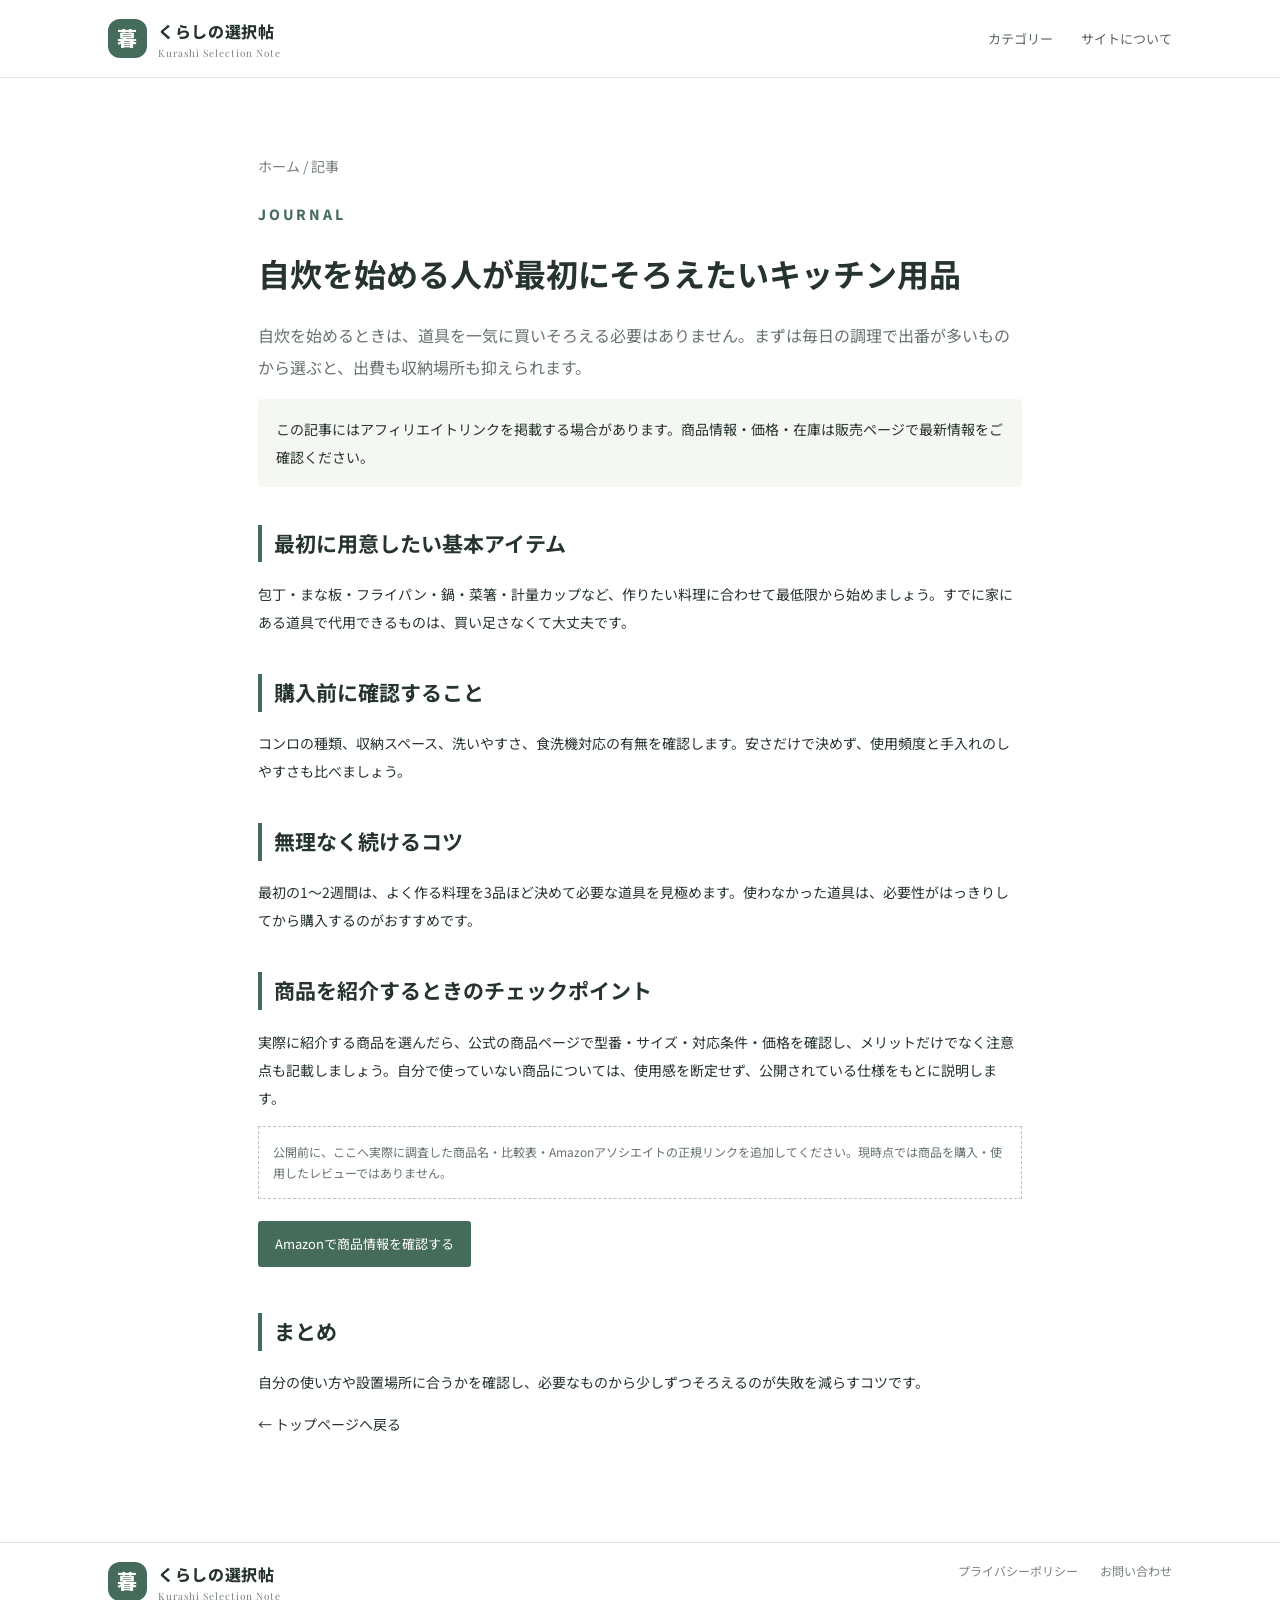
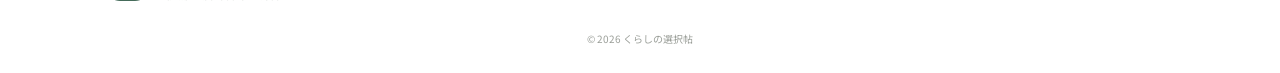
==== articles/kitchen-tools.html @ 72eb62e1 "Add files via upload" ====
<!doctype html><html lang="ja"><head><meta charset="utf-8"><meta name="viewport" content="width=device-width,initial-scale=1"><meta name="description" content="自炊を始めるときは、道具を一気に買いそろえる必要はありません。まずは毎日の調理で出番が多いものから選ぶと、出費も収納場所も抑えられます。"><title>自炊を始める人が最初にそろえたいキッチン用品｜くらしの選択帖</title><link rel="stylesheet" href="../assets/style.css"></head><body><header class="site-header"><div class="header-inner"><a class="brand" href="../index.html"><span class="brand-mark">暮</span><span>くらしの選択帖<small>Kurashi Selection Note</small></span></a><nav><a href="../index.html#categories">カテゴリー</a><a href="../about.html">サイトについて</a></nav></div></header><main class="content"><p class="breadcrumb"><a href="../index.html">ホーム</a> / 記事</p><p class="eyebrow">JOURNAL</p><h1>自炊を始める人が最初にそろえたいキッチン用品</h1><p class="lead">自炊を始めるときは、道具を一気に買いそろえる必要はありません。まずは毎日の調理で出番が多いものから選ぶと、出費も収納場所も抑えられます。</p><p class="notice">この記事にはアフィリエイトリンクを掲載する場合があります。商品情報・価格・在庫は販売ページで最新情報をご確認ください。</p><h2>最初に用意したい基本アイテム</h2><p>包丁・まな板・フライパン・鍋・菜箸・計量カップなど、作りたい料理に合わせて最低限から始めましょう。すでに家にある道具で代用できるものは、買い足さなくて大丈夫です。</p><h2>購入前に確認すること</h2><p>コンロの種類、収納スペース、洗いやすさ、食洗機対応の有無を確認します。安さだけで決めず、使用頻度と手入れのしやすさも比べましょう。</p><h2>無理なく続けるコツ</h2><p>最初の1〜2週間は、よく作る料理を3品ほど決めて必要な道具を見極めます。使わなかった道具は、必要性がはっきりしてから購入するのがおすすめです。</p><h2>商品を紹介するときのチェックポイント</h2><p>実際に紹介する商品を選んだら、公式の商品ページで型番・サイズ・対応条件・価格を確認し、メリットだけでなく注意点も記載しましょう。自分で使っていない商品については、使用感を断定せず、公開されている仕様をもとに説明します。</p><div class="placeholder">公開前に、ここへ実際に調査した商品名・比較表・Amazonアソシエイトの正規リンクを追加してください。現時点では商品を購入・使用したレビューではありません。</div><p><a class="product-link" href="https://www.amazon.co.jp/" rel="nofollow sponsored">Amazonで商品情報を確認する</a></p><h2>まとめ</h2><p>自分の使い方や設置場所に合うかを確認し、必要なものから少しずつそろえるのが失敗を減らすコツです。</p><p><a href="../index.html">← トップページへ戻る</a></p></main><footer class="site-footer"><div class="footer-inner"><a class="brand" href="../index.html"><span class="brand-mark">暮</span><span>くらしの選択帖<small>Kurashi Selection Note</small></span></a><div class="footer-links"><a href="../privacy.html">プライバシーポリシー</a><a href="../contact.html">お問い合わせ</a></div></div><p class="copyright">© 2026 くらしの選択帖</p></footer></body></html>
---- assets/style.css ----
@import url('https://fonts.googleapis.com/css2?family=Noto+Sans+JP:wght@400;500;600;700;800&family=Playfair+Display:wght@500;600&display=swap');
:root{--ink:#26332f;--muted:#78817b;--paper:#f7f5f0;--green:#456b5a;--line:#e5e2d9;--cream:#eee9dc}
*{box-sizing:border-box}html{scroll-behavior:smooth}body{margin:0;background:#fff;color:var(--ink);font-family:"Noto Sans JP",sans-serif;line-height:1.8}a{color:inherit;text-decoration:none}.site-header{background:rgba(255,255,255,.96);border-bottom:1px solid var(--line)}.header-inner,.footer-inner{max-width:1120px;margin:auto;padding:17px 28px;display:flex;align-items:center;justify-content:space-between;gap:24px}.brand{display:flex;align-items:center;gap:11px;font-weight:800;letter-spacing:.04em}.brand-mark{display:grid;place-items:center;width:39px;height:39px;background:var(--green);color:white;border-radius:12px;font-size:20px}.brand small{display:block;font:10px "Playfair Display",serif;color:var(--muted);letter-spacing:.1em}.header-inner nav{display:flex;gap:28px;font-size:13px;color:#59645e}.header-inner nav a:hover,.footer-links a:hover{color:var(--green)}.hero{background:var(--paper);min-height:430px;padding:65px max(7vw,28px);display:grid;grid-template-columns:1.1fr .9fr;align-items:center;gap:35px}.hero-copy{max-width:570px;margin-left:auto;width:100%}.eyebrow{font-size:10px;letter-spacing:.2em;color:var(--green);font-weight:800;margin:0 0 12px}.hero h1{font-size:clamp(34px,5vw,55px);line-height:1.45;letter-spacing:.04em;margin:0 0 17px}.hero h1 em{font-style:normal;color:var(--green)}.hero-lead{color:#68736d;max-width:470px;font-size:14px}.primary-link{display:inline-flex;gap:25px;align-items:center;margin-top:18px;background:var(--green);color:white;padding:12px 22px;border-radius:3px;font-size:13px}.primary-link:hover{background:#345444}.hero-art{height:280px;max-width:430px;width:100%;margin-right:auto;position:relative;background:#e8e4d8;border-radius:48% 48% 8px 8px;overflow:hidden}.sun{position:absolute;width:160px;height:160px;border-radius:50%;background:#d5b981;right:58px;top:32px}.plant{position:absolute;left:45px;bottom:38px;font-size:110px;color:#65816c;transform:rotate(-18deg)}.book{position:absolute;right:92px;bottom:30px;background:#526f60;color:#fff;padding:22px 18px;font:15px/1.5 "Playfair Display",serif;letter-spacing:.12em;transform:rotate(7deg);box-shadow:10px 10px 0 #c6bda9}.cup{position:absolute;right:30px;bottom:40px;width:58px;height:58px;border-radius:8px 8px 22px 22px;background:#f8f5eb;color:transparent;border:5px solid #c7bda8}.section{max-width:1120px;margin:0 auto;padding:76px 28px}.section-heading{display:flex;align-items:end;justify-content:space-between;margin-bottom:27px}.section-heading h2,.note-band h2{font-size:27px;margin:0;letter-spacing:.04em}.section-heading>p,.muted{font-size:12px;color:var(--muted)}.category-grid{display:grid;grid-template-columns:repeat(4,1fr);gap:14px}.category-card{padding:22px 20px;border:1px solid var(--line);border-radius:5px;transition:.2s}.category-card:hover{transform:translateY(-3px);box-shadow:0 8px 22px #26332f12}.category-card b,.category-card small{display:block}.category-card b{font-size:15px;margin:7px 0 2px}.category-card small{font-size:11px;color:var(--muted)}.cat-icon{font-size:27px;color:var(--green)}.c1{background:#f5f7f2}.c2{background:#faf5eb}.c3{background:#f1f5f6}.c4{background:#f7f2f5}.articles-section{padding-top:30px}.article-grid{display:grid;grid-template-columns:repeat(3,1fr);gap:20px}.article-card{border:1px solid var(--line);border-radius:5px;overflow:hidden}.article-visual{height:160px;display:flex;align-items:center;justify-content:center;position:relative;font:24px "Playfair Display",serif;letter-spacing:.18em;color:#526b5c}.article-visual span{position:absolute;right:18px;bottom:8px;font-size:12px;opacity:.6}.visual-kitchen{background:#eee8da}.visual-life{background:#e7eee7}.visual-tech{background:#e5eaed}.article-body{padding:20px}.tag{font-size:10px;color:var(--green);background:#edf2ed;padding:4px 8px;border-radius:2px}.article-body h3{font-size:16px;line-height:1.6;margin:13px 0 8px}.article-body p{font-size:12px;color:var(--muted);min-height:44px}.read-more{font-size:12px;color:var(--green);font-weight:700}.note-band{background:var(--paper);text-align:center;padding:55px 25px}.note-band p:last-child{max-width:650px;margin:12px auto 0;font-size:12px;color:var(--muted)}.site-footer{border-top:1px solid var(--line)}.footer-inner{align-items:flex-start}.footer-links{display:flex;gap:22px;font-size:12px;color:var(--muted)}.copyright{text-align:center;font-size:10px;color:#9a9e98;padding:10px 0 25px;margin:0}
.content{max-width:820px;margin:0 auto;padding:60px 28px 90px}.content h1{font-size:32px;line-height:1.5}.content h2{font-size:21px;margin-top:38px;border-left:4px solid var(--green);padding-left:12px}.content p,.content li{font-size:14px;line-height:2}.content .lead{font-size:16px;color:#68736d}.breadcrumb{font-size:11px;color:var(--muted);margin-bottom:20px}.notice{background:#f5f7f2;padding:16px 18px;border-radius:4px;font-size:12px}.product-link{display:inline-block;background:var(--green);color:#fff;padding:10px 17px;border-radius:3px;font-size:13px;margin:8px 0}.placeholder{border:1px dashed #b9c4ba;padding:14px;color:#65736a;font-size:12px;margin:14px 0}
@media(max-width:760px){.header-inner{align-items:flex-start;flex-direction:column}.header-inner nav{gap:17px;flex-wrap:wrap}.hero{grid-template-columns:1fr;padding:48px 25px}.hero-copy{margin:0}.hero-art{height:220px;margin:10px auto 0}.category-grid{grid-template-columns:repeat(2,1fr)}.article-grid{grid-template-columns:1fr}.article-visual{height:130px}.section{padding:55px 22px}.section-heading{align-items:flex-start;flex-direction:column;gap:6px}.footer-inner{flex-direction:column}.footer-links{flex-wrap:wrap;gap:14px}.content{padding:40px 22px 70px}}
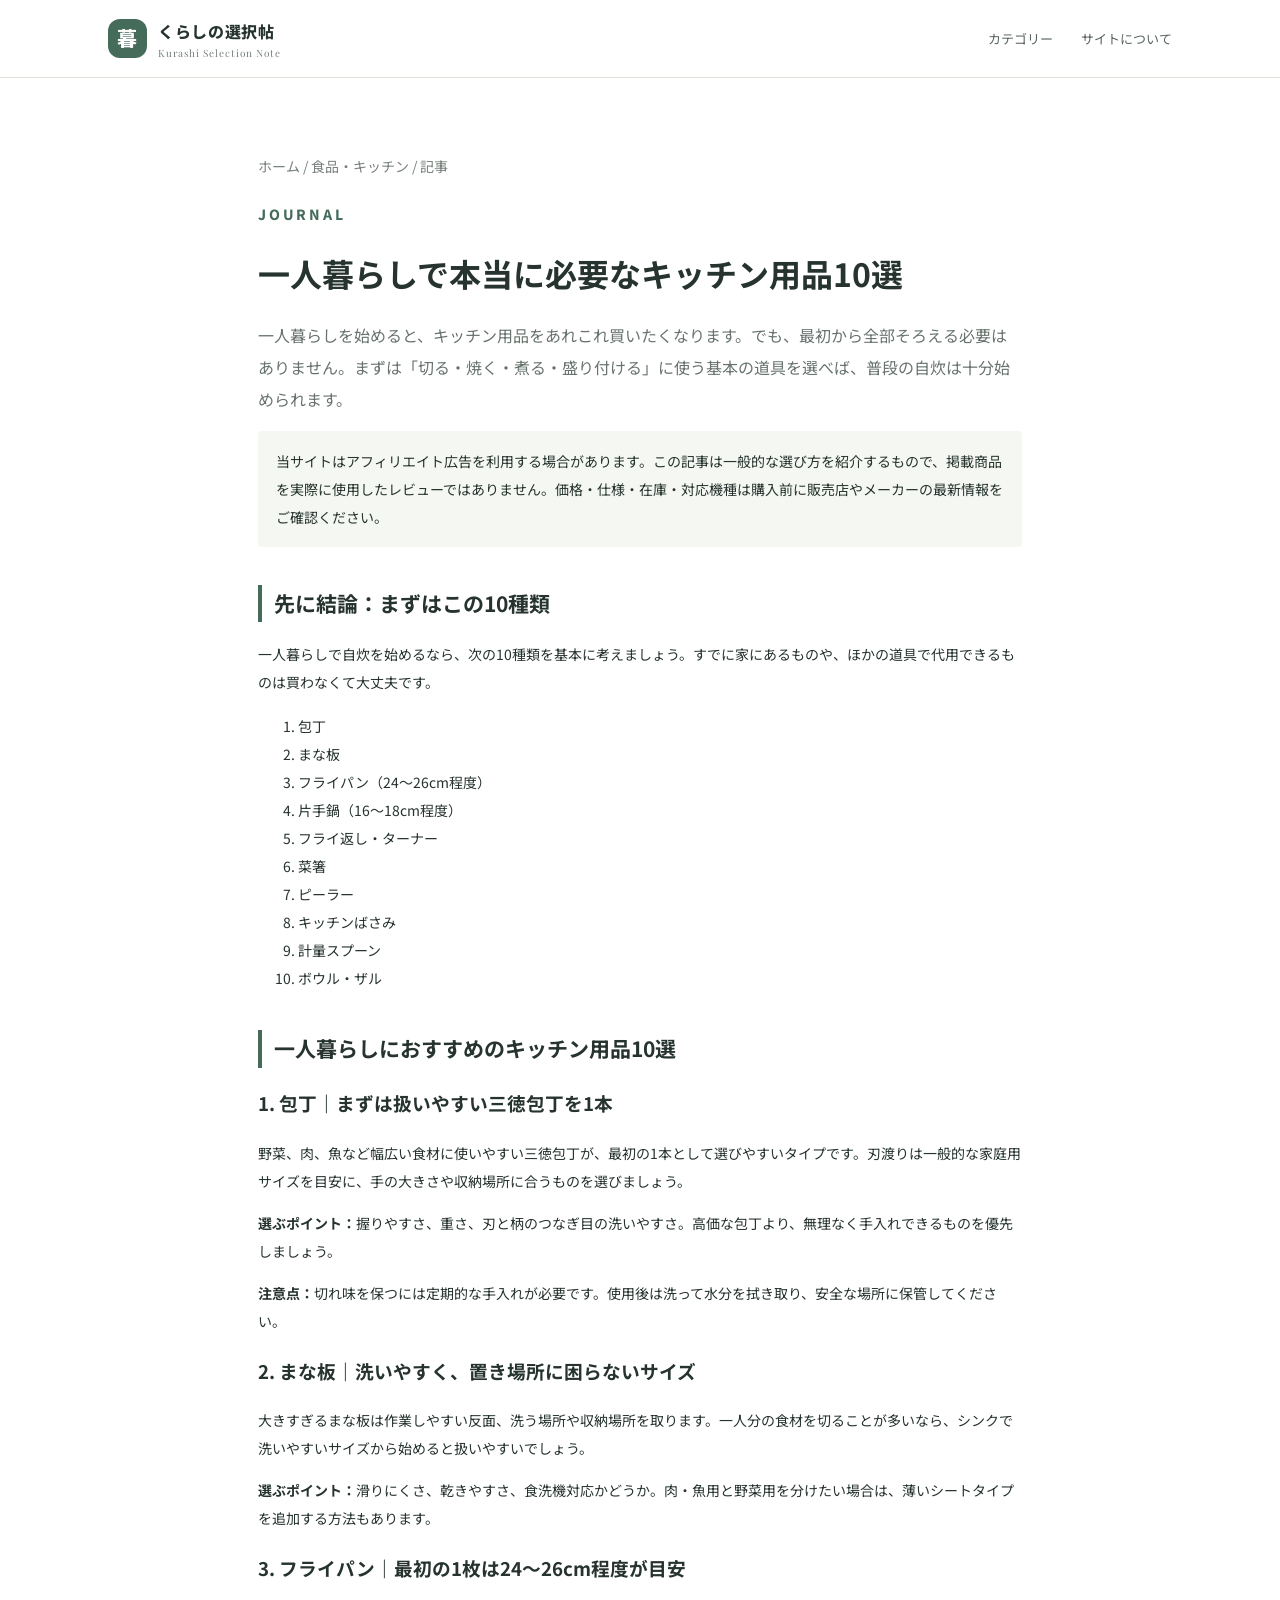
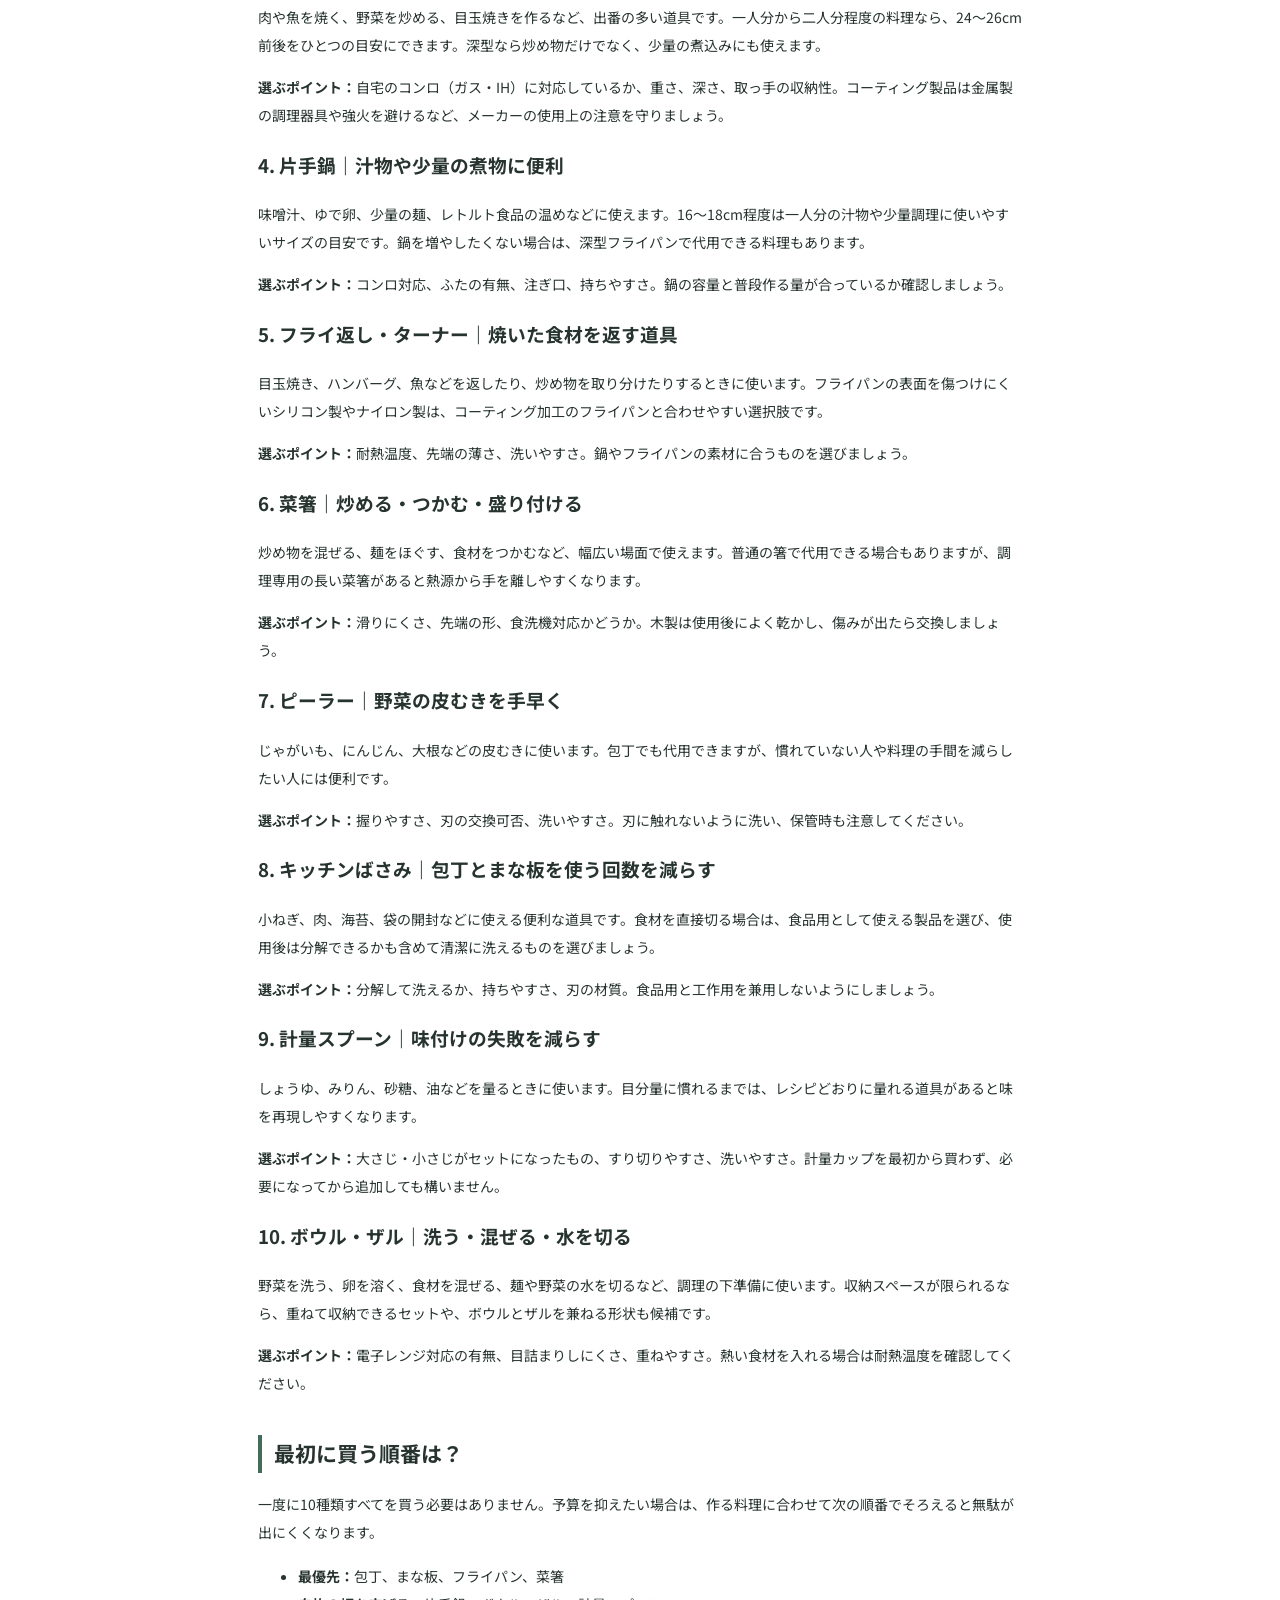
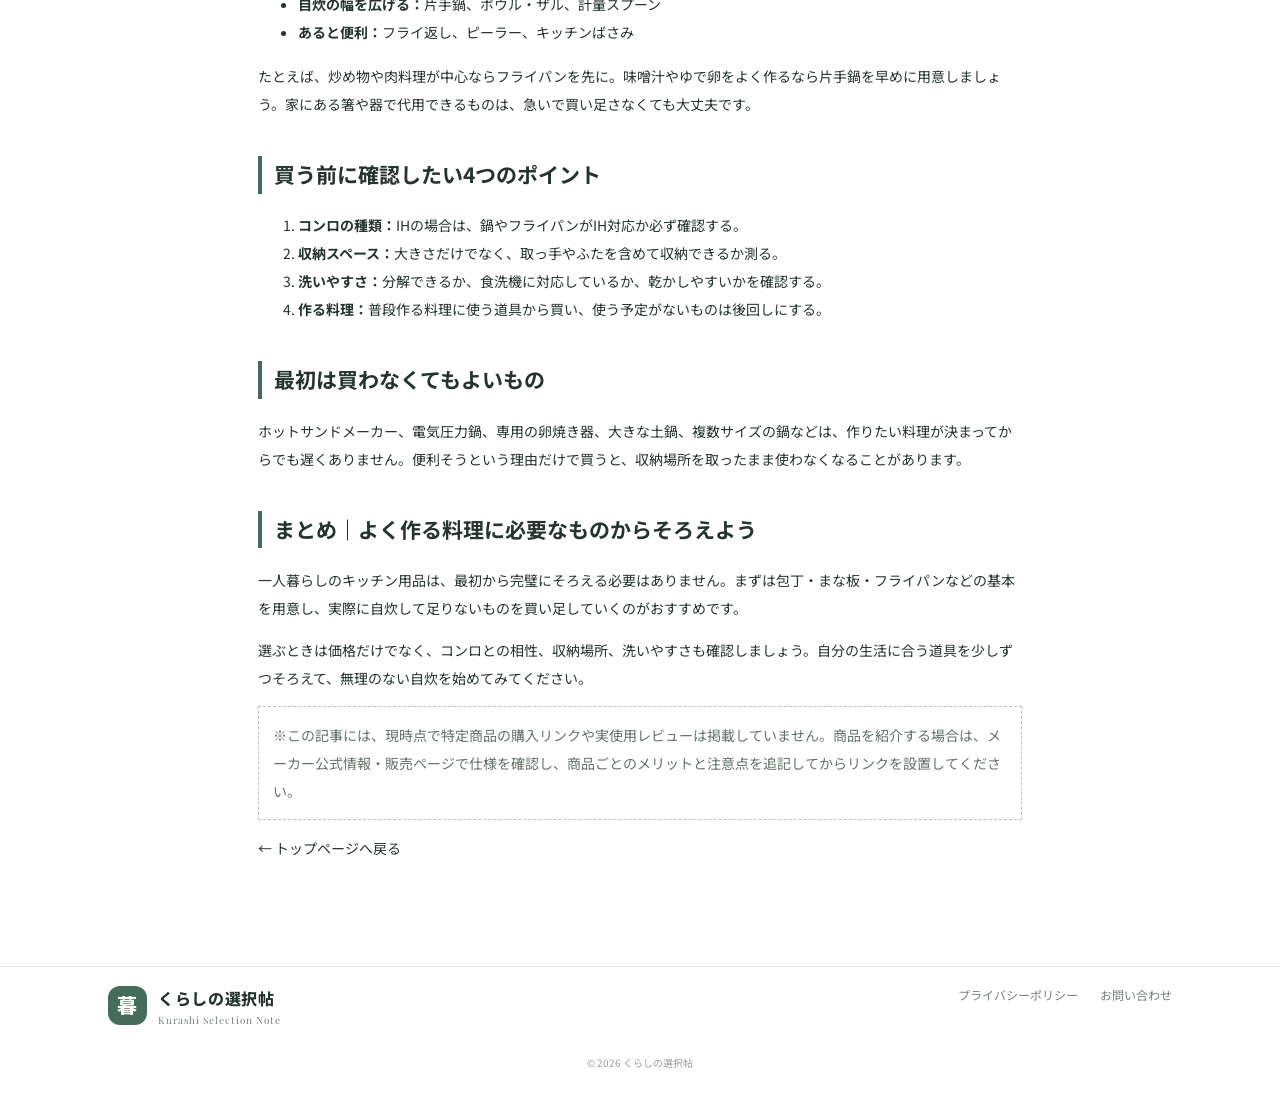
==== commit 84a6072a: "Revise kitchen tools article for solo cooking essentials Updated the kitchen tools article to focus " ====
--- a/articles/kitchen-tools.html
+++ b/articles/kitchen-tools.html
@@ -1 +1,120 @@
-<!doctype html><html lang="ja"><head><meta charset="utf-8"><meta name="viewport" content="width=device-width,initial-scale=1"><meta name="description" content="自炊を始めるときは、道具を一気に買いそろえる必要はありません。まずは毎日の調理で出番が多いものから選ぶと、出費も収納場所も抑えられます。"><title>自炊を始める人が最初にそろえたいキッチン用品｜くらしの選択帖</title><link rel="stylesheet" href="../assets/style.css"></head><body><header class="site-header"><div class="header-inner"><a class="brand" href="../index.html"><span class="brand-mark">暮</span><span>くらしの選択帖<small>Kurashi Selection Note</small></span></a><nav><a href="../index.html#categories">カテゴリー</a><a href="../about.html">サイトについて</a></nav></div></header><main class="content"><p class="breadcrumb"><a href="../index.html">ホーム</a> / 記事</p><p class="eyebrow">JOURNAL</p><h1>自炊を始める人が最初にそろえたいキッチン用品</h1><p class="lead">自炊を始めるときは、道具を一気に買いそろえる必要はありません。まずは毎日の調理で出番が多いものから選ぶと、出費も収納場所も抑えられます。</p><p class="notice">この記事にはアフィリエイトリンクを掲載する場合があります。商品情報・価格・在庫は販売ページで最新情報をご確認ください。</p><h2>最初に用意したい基本アイテム</h2><p>包丁・まな板・フライパン・鍋・菜箸・計量カップなど、作りたい料理に合わせて最低限から始めましょう。すでに家にある道具で代用できるものは、買い足さなくて大丈夫です。</p><h2>購入前に確認すること</h2><p>コンロの種類、収納スペース、洗いやすさ、食洗機対応の有無を確認します。安さだけで決めず、使用頻度と手入れのしやすさも比べましょう。</p><h2>無理なく続けるコツ</h2><p>最初の1〜2週間は、よく作る料理を3品ほど決めて必要な道具を見極めます。使わなかった道具は、必要性がはっきりしてから購入するのがおすすめです。</p><h2>商品を紹介するときのチェックポイント</h2><p>実際に紹介する商品を選んだら、公式の商品ページで型番・サイズ・対応条件・価格を確認し、メリットだけでなく注意点も記載しましょう。自分で使っていない商品については、使用感を断定せず、公開されている仕様をもとに説明します。</p><div class="placeholder">公開前に、ここへ実際に調査した商品名・比較表・Amazonアソシエイトの正規リンクを追加してください。現時点では商品を購入・使用したレビューではありません。</div><p><a class="product-link" href="https://www.amazon.co.jp/" rel="nofollow sponsored">Amazonで商品情報を確認する</a></p><h2>まとめ</h2><p>自分の使い方や設置場所に合うかを確認し、必要なものから少しずつそろえるのが失敗を減らすコツです。</p><p><a href="../index.html">← トップページへ戻る</a></p></main><footer class="site-footer"><div class="footer-inner"><a class="brand" href="../index.html"><span class="brand-mark">暮</span><span>くらしの選択帖<small>Kurashi Selection Note</small></span></a><div class="footer-links"><a href="../privacy.html">プライバシーポリシー</a><a href="../contact.html">お問い合わせ</a></div></div><p class="copyright">© 2026 くらしの選択帖</p></footer></body></html>+<!doctype html>
+<html lang="ja">
+<head>
+  <meta charset="utf-8">
+  <meta name="viewport" content="width=device-width,initial-scale=1">
+  <meta name="description" content="一人暮らしの自炊に本当に必要なキッチン用品を10種類に厳選。最初に買うもの、後回しでよいもの、選び方のポイントを初心者向けに解説します。">
+  <title>一人暮らしで本当に必要なキッチン用品10選｜くらしの選択帖</title>
+  <link rel="stylesheet" href="../assets/style.css">
+</head>
+<body>
+<header class="site-header">
+  <div class="header-inner">
+    <a class="brand" href="../index.html"><span class="brand-mark">暮</span><span>くらしの選択帖<small>Kurashi Selection Note</small></span></a>
+    <nav><a href="../index.html#categories">カテゴリー</a><a href="../about.html">サイトについて</a></nav>
+  </div>
+</header>
+
+<main class="content">
+  <p class="breadcrumb"><a href="../index.html">ホーム</a> / <a href="../index.html#categories">食品・キッチン</a> / 記事</p>
+  <p class="eyebrow">JOURNAL</p>
+  <h1>一人暮らしで本当に必要なキッチン用品10選</h1>
+  <p class="lead">一人暮らしを始めると、キッチン用品をあれこれ買いたくなります。でも、最初から全部そろえる必要はありません。まずは「切る・焼く・煮る・盛り付ける」に使う基本の道具を選べば、普段の自炊は十分始められます。</p>
+
+  <p class="notice">当サイトはアフィリエイト広告を利用する場合があります。この記事は一般的な選び方を紹介するもので、掲載商品を実際に使用したレビューではありません。価格・仕様・在庫・対応機種は購入前に販売店やメーカーの最新情報をご確認ください。</p>
+
+  <h2>先に結論：まずはこの10種類</h2>
+  <p>一人暮らしで自炊を始めるなら、次の10種類を基本に考えましょう。すでに家にあるものや、ほかの道具で代用できるものは買わなくて大丈夫です。</p>
+  <ol>
+    <li>包丁</li>
+    <li>まな板</li>
+    <li>フライパン（24〜26cm程度）</li>
+    <li>片手鍋（16〜18cm程度）</li>
+    <li>フライ返し・ターナー</li>
+    <li>菜箸</li>
+    <li>ピーラー</li>
+    <li>キッチンばさみ</li>
+    <li>計量スプーン</li>
+    <li>ボウル・ザル</li>
+  </ol>
+
+  <h2>一人暮らしにおすすめのキッチン用品10選</h2>
+
+  <h3>1. 包丁｜まずは扱いやすい三徳包丁を1本</h3>
+  <p>野菜、肉、魚など幅広い食材に使いやすい三徳包丁が、最初の1本として選びやすいタイプです。刃渡りは一般的な家庭用サイズを目安に、手の大きさや収納場所に合うものを選びましょう。</p>
+  <p><strong>選ぶポイント：</strong>握りやすさ、重さ、刃と柄のつなぎ目の洗いやすさ。高価な包丁より、無理なく手入れできるものを優先しましょう。</p>
+  <p><strong>注意点：</strong>切れ味を保つには定期的な手入れが必要です。使用後は洗って水分を拭き取り、安全な場所に保管してください。</p>
+
+  <h3>2. まな板｜洗いやすく、置き場所に困らないサイズ</h3>
+  <p>大きすぎるまな板は作業しやすい反面、洗う場所や収納場所を取ります。一人分の食材を切ることが多いなら、シンクで洗いやすいサイズから始めると扱いやすいでしょう。</p>
+  <p><strong>選ぶポイント：</strong>滑りにくさ、乾きやすさ、食洗機対応かどうか。肉・魚用と野菜用を分けたい場合は、薄いシートタイプを追加する方法もあります。</p>
+
+  <h3>3. フライパン｜最初の1枚は24〜26cm程度が目安</h3>
+  <p>肉や魚を焼く、野菜を炒める、目玉焼きを作るなど、出番の多い道具です。一人分から二人分程度の料理なら、24〜26cm前後をひとつの目安にできます。深型なら炒め物だけでなく、少量の煮込みにも使えます。</p>
+  <p><strong>選ぶポイント：</strong>自宅のコンロ（ガス・IH）に対応しているか、重さ、深さ、取っ手の収納性。コーティング製品は金属製の調理器具や強火を避けるなど、メーカーの使用上の注意を守りましょう。</p>
+
+  <h3>4. 片手鍋｜汁物や少量の煮物に便利</h3>
+  <p>味噌汁、ゆで卵、少量の麺、レトルト食品の温めなどに使えます。16〜18cm程度は一人分の汁物や少量調理に使いやすいサイズの目安です。鍋を増やしたくない場合は、深型フライパンで代用できる料理もあります。</p>
+  <p><strong>選ぶポイント：</strong>コンロ対応、ふたの有無、注ぎ口、持ちやすさ。鍋の容量と普段作る量が合っているか確認しましょう。</p>
+
+  <h3>5. フライ返し・ターナー｜焼いた食材を返す道具</h3>
+  <p>目玉焼き、ハンバーグ、魚などを返したり、炒め物を取り分けたりするときに使います。フライパンの表面を傷つけにくいシリコン製やナイロン製は、コーティング加工のフライパンと合わせやすい選択肢です。</p>
+  <p><strong>選ぶポイント：</strong>耐熱温度、先端の薄さ、洗いやすさ。鍋やフライパンの素材に合うものを選びましょう。</p>
+
+  <h3>6. 菜箸｜炒める・つかむ・盛り付ける</h3>
+  <p>炒め物を混ぜる、麺をほぐす、食材をつかむなど、幅広い場面で使えます。普通の箸で代用できる場合もありますが、調理専用の長い菜箸があると熱源から手を離しやすくなります。</p>
+  <p><strong>選ぶポイント：</strong>滑りにくさ、先端の形、食洗機対応かどうか。木製は使用後によく乾かし、傷みが出たら交換しましょう。</p>
+
+  <h3>7. ピーラー｜野菜の皮むきを手早く</h3>
+  <p>じゃがいも、にんじん、大根などの皮むきに使います。包丁でも代用できますが、慣れていない人や料理の手間を減らしたい人には便利です。</p>
+  <p><strong>選ぶポイント：</strong>握りやすさ、刃の交換可否、洗いやすさ。刃に触れないように洗い、保管時も注意してください。</p>
+
+  <h3>8. キッチンばさみ｜包丁とまな板を使う回数を減らす</h3>
+  <p>小ねぎ、肉、海苔、袋の開封などに使える便利な道具です。食材を直接切る場合は、食品用として使える製品を選び、使用後は分解できるかも含めて清潔に洗えるものを選びましょう。</p>
+  <p><strong>選ぶポイント：</strong>分解して洗えるか、持ちやすさ、刃の材質。食品用と工作用を兼用しないようにしましょう。</p>
+
+  <h3>9. 計量スプーン｜味付けの失敗を減らす</h3>
+  <p>しょうゆ、みりん、砂糖、油などを量るときに使います。目分量に慣れるまでは、レシピどおりに量れる道具があると味を再現しやすくなります。</p>
+  <p><strong>選ぶポイント：</strong>大さじ・小さじがセットになったもの、すり切りやすさ、洗いやすさ。計量カップを最初から買わず、必要になってから追加しても構いません。</p>
+
+  <h3>10. ボウル・ザル｜洗う・混ぜる・水を切る</h3>
+  <p>野菜を洗う、卵を溶く、食材を混ぜる、麺や野菜の水を切るなど、調理の下準備に使います。収納スペースが限られるなら、重ねて収納できるセットや、ボウルとザルを兼ねる形状も候補です。</p>
+  <p><strong>選ぶポイント：</strong>電子レンジ対応の有無、目詰まりしにくさ、重ねやすさ。熱い食材を入れる場合は耐熱温度を確認してください。</p>
+
+  <h2>最初に買う順番は？</h2>
+  <p>一度に10種類すべてを買う必要はありません。予算を抑えたい場合は、作る料理に合わせて次の順番でそろえると無駄が出にくくなります。</p>
+  <ul>
+    <li><strong>最優先：</strong>包丁、まな板、フライパン、菜箸</li>
+    <li><strong>自炊の幅を広げる：</strong>片手鍋、ボウル・ザル、計量スプーン</li>
+    <li><strong>あると便利：</strong>フライ返し、ピーラー、キッチンばさみ</li>
+  </ul>
+  <p>たとえば、炒め物や肉料理が中心ならフライパンを先に。味噌汁やゆで卵をよく作るなら片手鍋を早めに用意しましょう。家にある箸や器で代用できるものは、急いで買い足さなくても大丈夫です。</p>
+
+  <h2>買う前に確認したい4つのポイント</h2>
+  <ol>
+    <li><strong>コンロの種類：</strong>IHの場合は、鍋やフライパンがIH対応か必ず確認する。</li>
+    <li><strong>収納スペース：</strong>大きさだけでなく、取っ手やふたを含めて収納できるか測る。</li>
+    <li><strong>洗いやすさ：</strong>分解できるか、食洗機に対応しているか、乾かしやすいかを確認する。</li>
+    <li><strong>作る料理：</strong>普段作る料理に使う道具から買い、使う予定がないものは後回しにする。</li>
+  </ol>
+
+  <h2>最初は買わなくてもよいもの</h2>
+  <p>ホットサンドメーカー、電気圧力鍋、専用の卵焼き器、大きな土鍋、複数サイズの鍋などは、作りたい料理が決まってからでも遅くありません。便利そうという理由だけで買うと、収納場所を取ったまま使わなくなることがあります。</p>
+
+  <h2>まとめ｜よく作る料理に必要なものからそろえよう</h2>
+  <p>一人暮らしのキッチン用品は、最初から完璧にそろえる必要はありません。まずは包丁・まな板・フライパンなどの基本を用意し、実際に自炊して足りないものを買い足していくのがおすすめです。</p>
+  <p>選ぶときは価格だけでなく、コンロとの相性、収納場所、洗いやすさも確認しましょう。自分の生活に合う道具を少しずつそろえて、無理のない自炊を始めてみてください。</p>
+
+  <p class="placeholder">※この記事には、現時点で特定商品の購入リンクや実使用レビューは掲載していません。商品を紹介する場合は、メーカー公式情報・販売ページで仕様を確認し、商品ごとのメリットと注意点を追記してからリンクを設置してください。</p>
+  <p><a href="../index.html">← トップページへ戻る</a></p>
+</main>
+
+<footer class="site-footer">
+  <div class="footer-inner">
+    <a class="brand" href="../index.html"><span class="brand-mark">暮</span><span>くらしの選択帖<small>Kurashi Selection Note</small></span></a>
+    <div class="footer-links"><a href="../privacy.html">プライバシーポリシー</a><a href="../contact.html">お問い合わせ</a></div>
+  </div>
+  <p class="copyright">© 2026 くらしの選択帖</p>
+</footer>
+</body>
+</html>
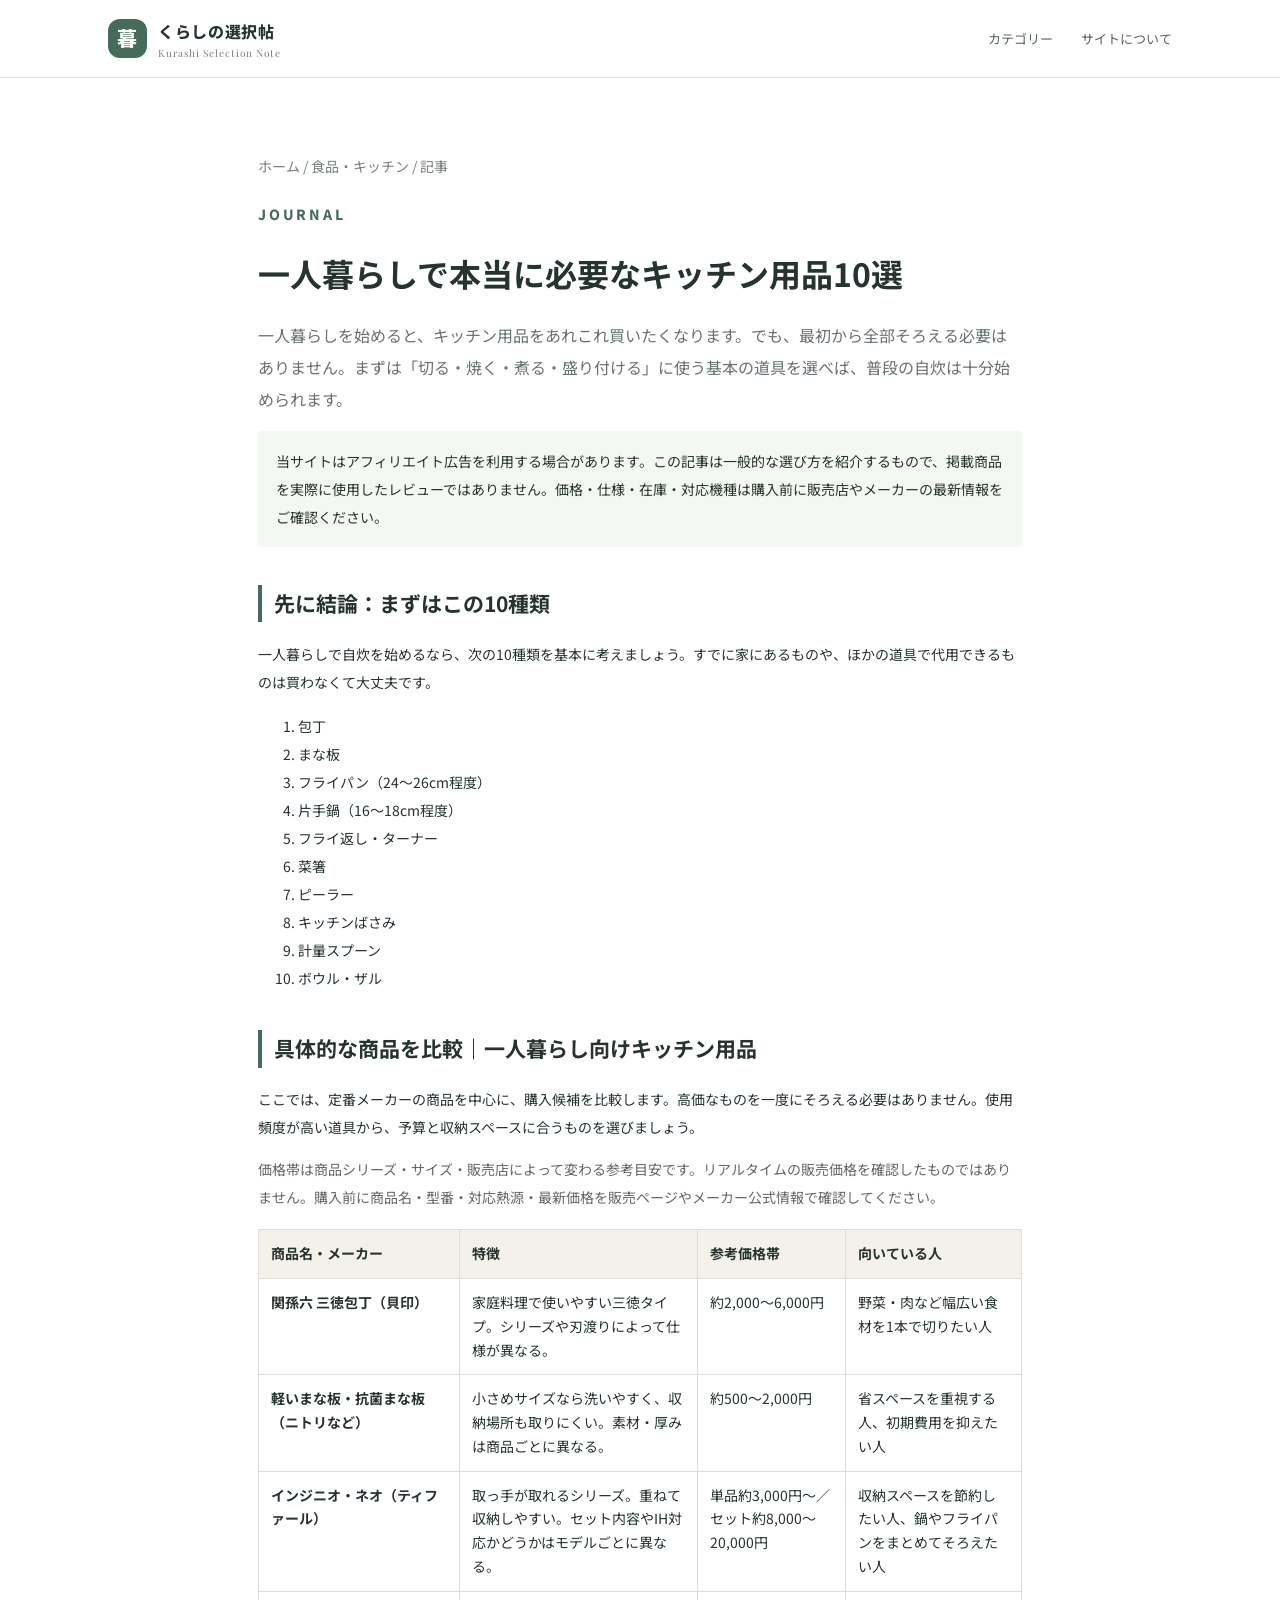
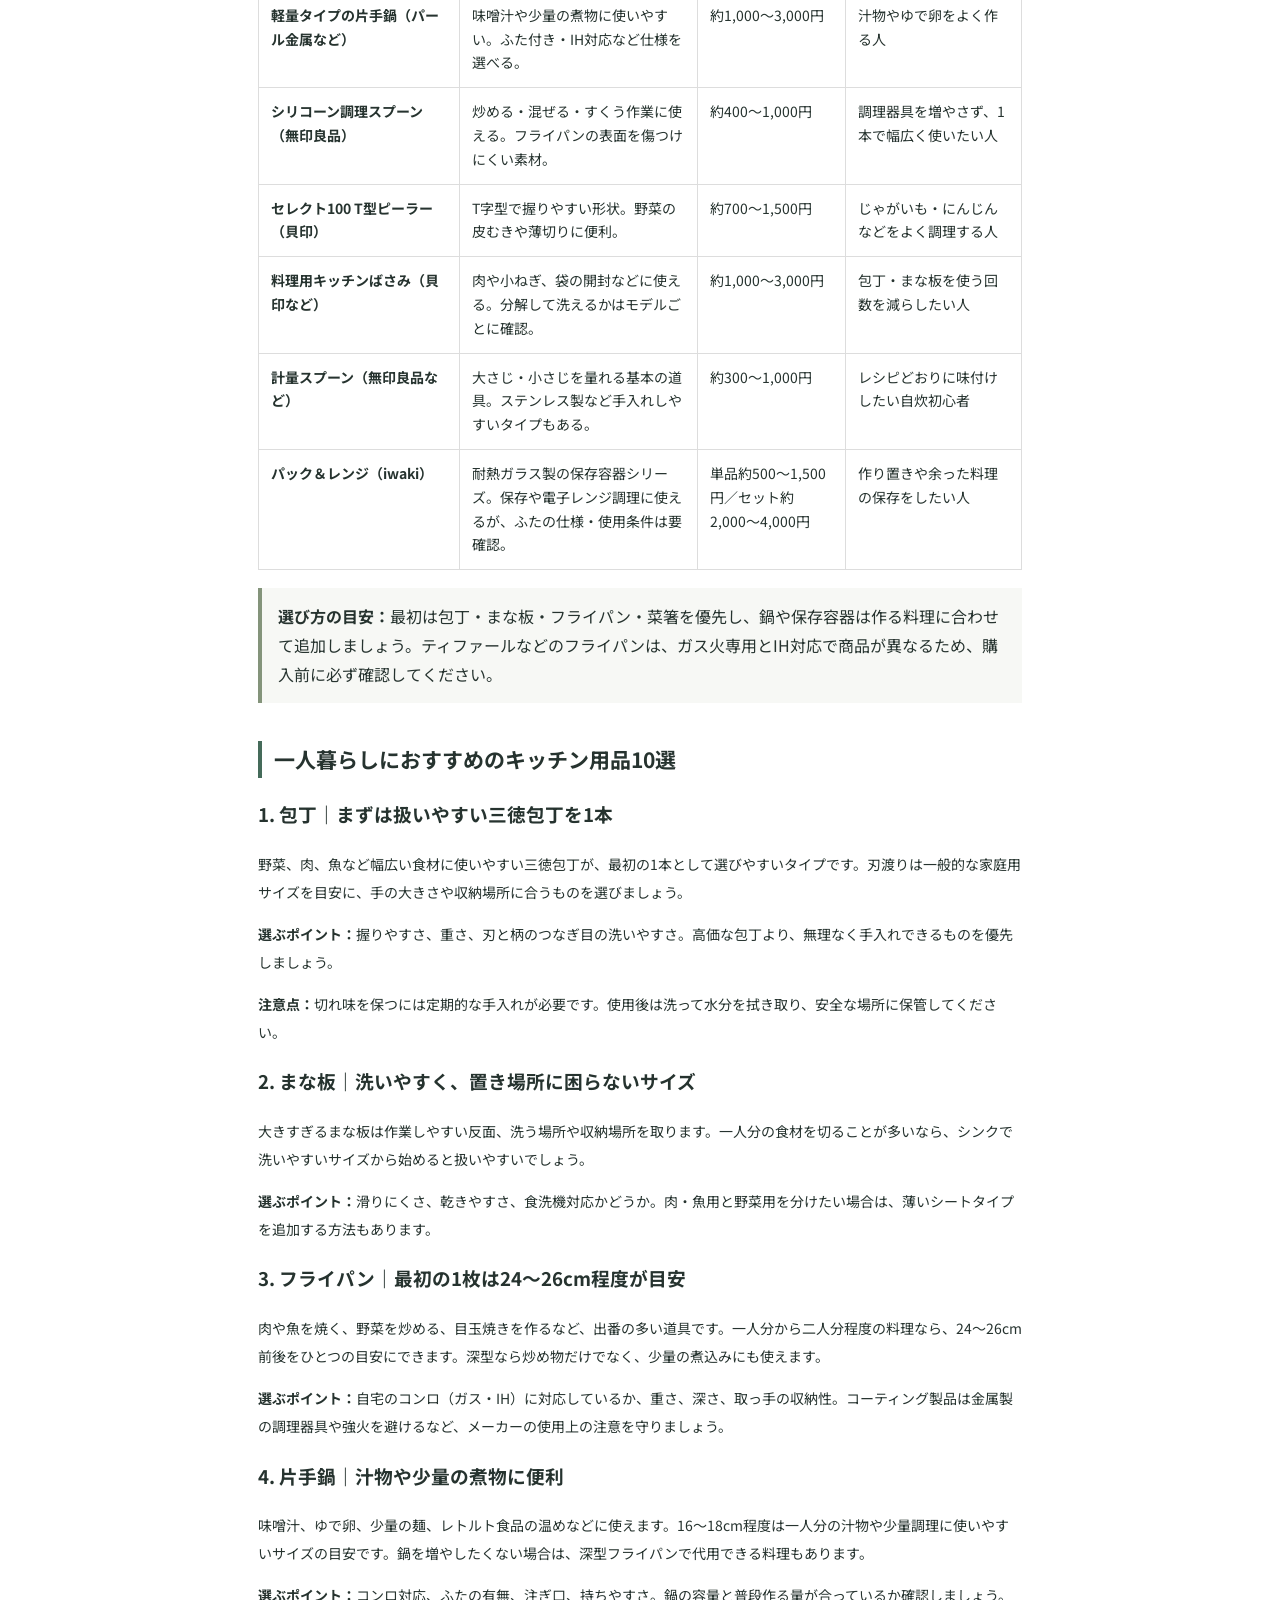
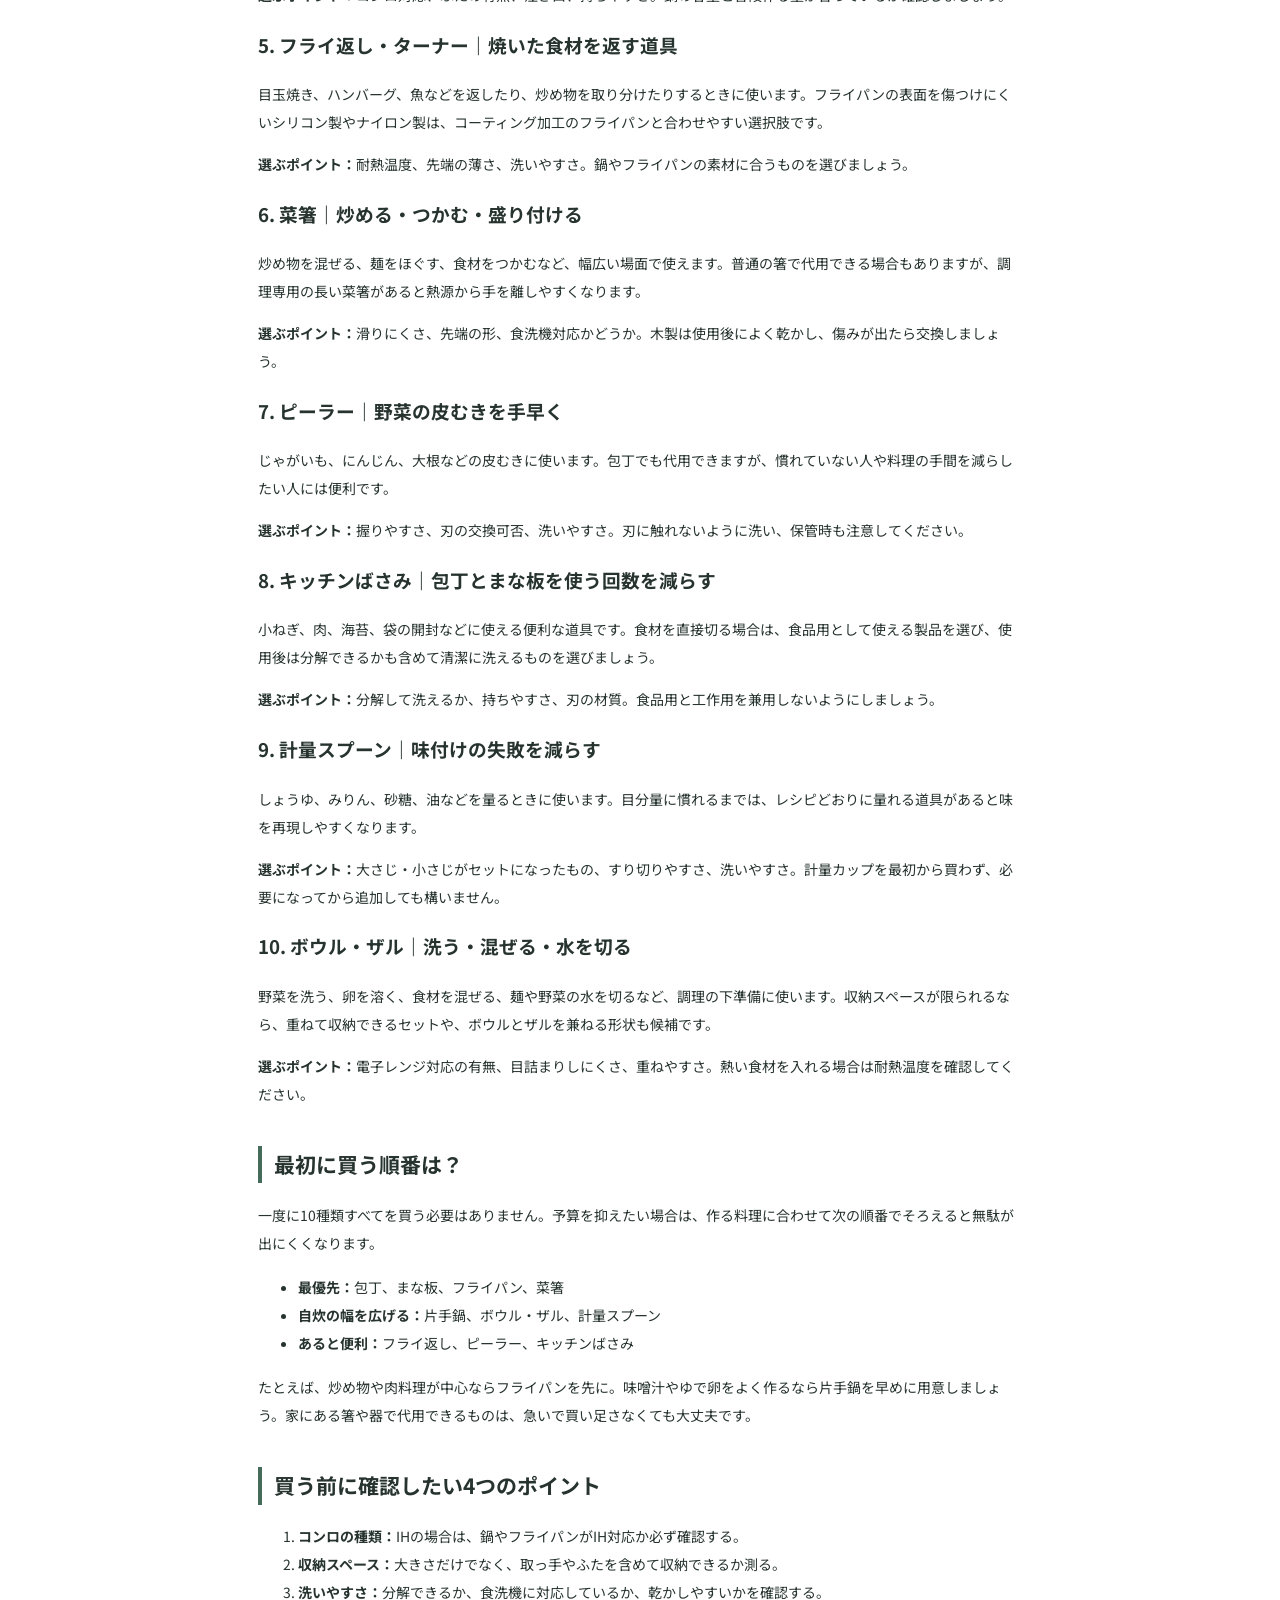
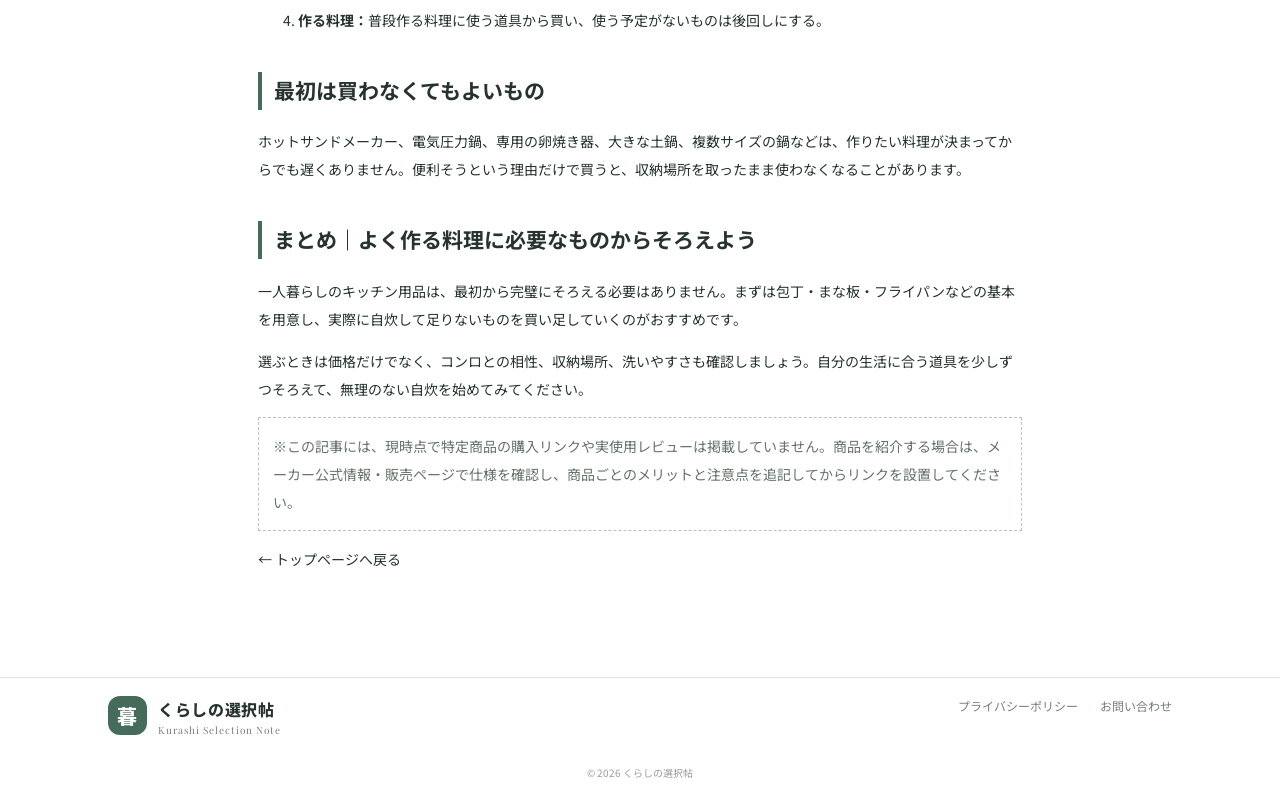
==== commit 0fcec6cc: "Add files via upload" ====
--- a/articles/kitchen-tools.html
+++ b/articles/kitchen-tools.html
@@ -3,9 +3,18 @@
 <head>
   <meta charset="utf-8">
   <meta name="viewport" content="width=device-width,initial-scale=1">
-  <meta name="description" content="一人暮らしの自炊に本当に必要なキッチン用品を10種類に厳選。最初に買うもの、後回しでよいもの、選び方のポイントを初心者向けに解説します。">
+  <meta name="description" content="一人暮らしの自炊に本当に必要なキッチン用品を10種類に厳選。最初に買うもの、後回しでよいもの、具体的な商品比較と選び方を初心者向けに解説します。">
   <title>一人暮らしで本当に必要なキッチン用品10選｜くらしの選択帖</title>
   <link rel="stylesheet" href="../assets/style.css">
+  <style>
+    .comparison-wrap { width:100%; overflow-x:auto; margin:18px 0 10px; }
+    .comparison-table { width:100%; min-width:680px; border-collapse:collapse; font-size:14px; line-height:1.7; }
+    .comparison-table th, .comparison-table td { border:1px solid #ddd; padding:12px; text-align:left; vertical-align:top; }
+    .comparison-table th { background:#f4f1eb; font-weight:700; }
+    .comparison-table td:first-child { font-weight:700; min-width:170px; }
+    .price-note { color:#666; font-size:13px; }
+    .comparison-tip { background:#f7f8f5; border-left:4px solid #84947b; padding:14px 16px; margin:18px 0; }
+  </style>
 </head>
 <body>
 <header class="site-header">
@@ -38,6 +47,77 @@
     <li>ボウル・ザル</li>
   </ol>
 
+  <h2>具体的な商品を比較｜一人暮らし向けキッチン用品</h2>
+  <p>ここでは、定番メーカーの商品を中心に、購入候補を比較します。高価なものを一度にそろえる必要はありません。使用頻度が高い道具から、予算と収納スペースに合うものを選びましょう。</p>
+  <p class="price-note">価格帯は商品シリーズ・サイズ・販売店によって変わる参考目安です。リアルタイムの販売価格を確認したものではありません。購入前に商品名・型番・対応熱源・最新価格を販売ページやメーカー公式情報で確認してください。</p>
+
+  <div class="comparison-wrap">
+    <table class="comparison-table">
+      <thead>
+        <tr><th>商品名・メーカー</th><th>特徴</th><th>参考価格帯</th><th>向いている人</th></tr>
+      </thead>
+      <tbody>
+        <tr>
+          <td>関孫六 三徳包丁（貝印）</td>
+          <td>家庭料理で使いやすい三徳タイプ。シリーズや刃渡りによって仕様が異なる。</td>
+          <td>約2,000〜6,000円</td>
+          <td>野菜・肉など幅広い食材を1本で切りたい人</td>
+        </tr>
+        <tr>
+          <td>軽いまな板・抗菌まな板（ニトリなど）</td>
+          <td>小さめサイズなら洗いやすく、収納場所も取りにくい。素材・厚みは商品ごとに異なる。</td>
+          <td>約500〜2,000円</td>
+          <td>省スペースを重視する人、初期費用を抑えたい人</td>
+        </tr>
+        <tr>
+          <td>インジニオ・ネオ（ティファール）</td>
+          <td>取っ手が取れるシリーズ。重ねて収納しやすい。セット内容やIH対応かどうかはモデルごとに異なる。</td>
+          <td>単品約3,000円〜／セット約8,000〜20,000円</td>
+          <td>収納スペースを節約したい人、鍋やフライパンをまとめてそろえたい人</td>
+        </tr>
+        <tr>
+          <td>軽量タイプの片手鍋（パール金属など）</td>
+          <td>味噌汁や少量の煮物に使いやすい。ふた付き・IH対応など仕様を選べる。</td>
+          <td>約1,000〜3,000円</td>
+          <td>汁物やゆで卵をよく作る人</td>
+        </tr>
+        <tr>
+          <td>シリコーン調理スプーン（無印良品）</td>
+          <td>炒める・混ぜる・すくう作業に使える。フライパンの表面を傷つけにくい素材。</td>
+          <td>約400〜1,000円</td>
+          <td>調理器具を増やさず、1本で幅広く使いたい人</td>
+        </tr>
+        <tr>
+          <td>セレクト100 T型ピーラー（貝印）</td>
+          <td>T字型で握りやすい形状。野菜の皮むきや薄切りに便利。</td>
+          <td>約700〜1,500円</td>
+          <td>じゃがいも・にんじんなどをよく調理する人</td>
+        </tr>
+        <tr>
+          <td>料理用キッチンばさみ（貝印など）</td>
+          <td>肉や小ねぎ、袋の開封などに使える。分解して洗えるかはモデルごとに確認。</td>
+          <td>約1,000〜3,000円</td>
+          <td>包丁・まな板を使う回数を減らしたい人</td>
+        </tr>
+        <tr>
+          <td>計量スプーン（無印良品など）</td>
+          <td>大さじ・小さじを量れる基本の道具。ステンレス製など手入れしやすいタイプもある。</td>
+          <td>約300〜1,000円</td>
+          <td>レシピどおりに味付けしたい自炊初心者</td>
+        </tr>
+        <tr>
+          <td>パック＆レンジ（iwaki）</td>
+          <td>耐熱ガラス製の保存容器シリーズ。保存や電子レンジ調理に使えるが、ふたの仕様・使用条件は要確認。</td>
+          <td>単品約500〜1,500円／セット約2,000〜4,000円</td>
+          <td>作り置きや余った料理の保存をしたい人</td>
+        </tr>
+      </tbody>
+    </table>
+  </div>
+  <div class="comparison-tip">
+    <strong>選び方の目安：</strong>最初は包丁・まな板・フライパン・菜箸を優先し、鍋や保存容器は作る料理に合わせて追加しましょう。ティファールなどのフライパンは、ガス火専用とIH対応で商品が異なるため、購入前に必ず確認してください。
+  </div>
+
   <h2>一人暮らしにおすすめのキッチン用品10選</h2>
 
   <h3>1. 包丁｜まずは扱いやすい三徳包丁を1本</h3>
